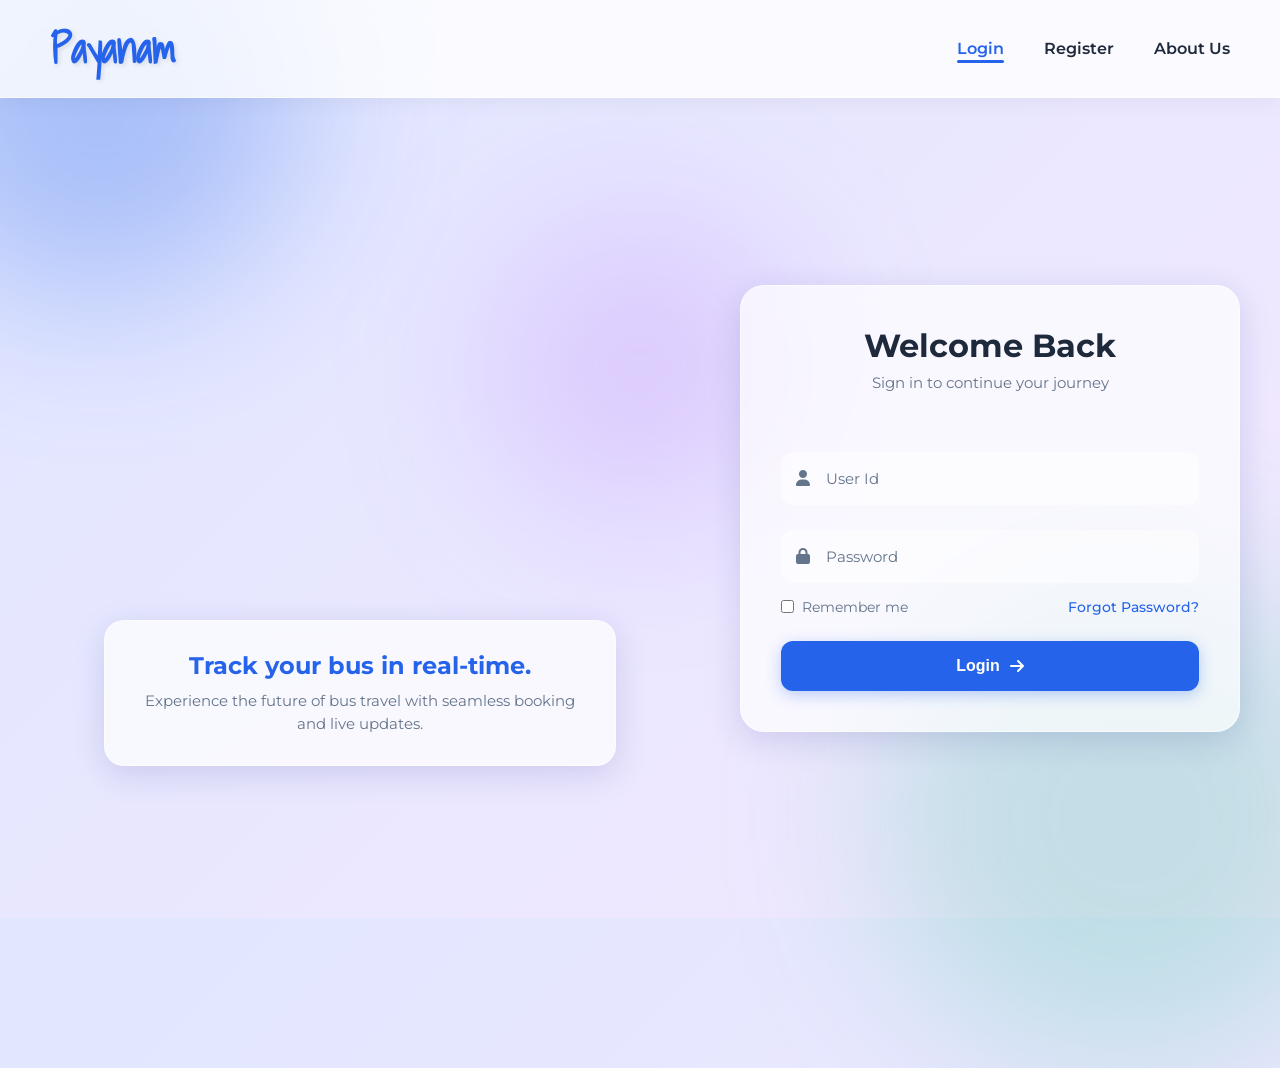
==== main/resources/static/index.html @ 5b34e448 "refactor: restructure project package layout and migrate resources to standard Maven directory struc" ====
<!DOCTYPE html>
<html lang="en">
<head>
    <meta charset="UTF-8">
    <meta name="viewport" content="width=device-width, initial-scale=1.0">
    <link rel="stylesheet" href="src/css/style.css">
    <link rel="icon" type="image/x-icon" href="/src/images/icon.png">
    <!-- Fonts and Icons -->
    <link href="https://fonts.googleapis.com/css2?family=Montserrat:ital,wght@0,300..800;1,300..800&family=Shadows+Into+Light&display=swap" rel="stylesheet">
    <link rel="stylesheet" href="https://cdnjs.cloudflare.com/ajax/libs/font-awesome/6.4.0/css/all.min.css">
    <title>Payanam</title>
    <script>
        fetch('/api/auth/me')
            .then(r => {
                if (r.ok) { return r.json(); }
            })
            .then(user => {
                if (user) {
                    if (user.role === 'ADMIN') window.location.href = '/admin.html';
                    else if (user.role === 'TICKETCOLLECTOR') window.location.href = '/collector.html';
                    else if (user.role === 'PASSENGER') window.location.href = '/dashboard.html';
                }
            });
    </script>
</head>
<body>
    <!-- Animated Background Elements -->
    <div class="bg-shape shape-1"></div>
    <div class="bg-shape shape-2"></div>
    <div class="bg-shape shape-3"></div>

    <header class="header">
        <div class="logo">
            <a class="logo-text" href="index.html">Payanam</a>
        </div>
        <nav class="nav-bar">
            <ul>    
                <li><span class="nav-link active" id="login-link">Login</span></li>
                <li><span class="nav-link" id="register-link">Register</span></li>
                <li><span class="nav-link" id="aboutus-link">About Us</span></li>
            </ul>
        </nav>
    </header>

    <main class="main-content">
        <div class="container" id="container">
            <div class="bus-image-wrapper">
                <div class="bus-image"></div>
                <div class="glass-panel">
                    <h2>Track your bus in real-time.</h2>
                    <p>Experience the future of bus travel with seamless booking and live updates.</p>
                </div>
            </div>
            
            <div class="form-wrapper">
                <div class="login-box glass-card">
                    <!-- Login -->
                    <form id="login" class="login-form" action="/login" method="POST">
                        <div class="form-header">
                            <h2 class="action-text">Welcome Back</h2>
                            <p>Sign in to continue your journey</p>
                        </div>
                        
                        <div class="input-group"> 
                            <i class="fas fa-user input-icon"></i>
                            <input type="text" id="userId" name="userId" placeholder=" " required autocomplete="off">
                            <label for="userId">User Id</label>
                        </div>
                        <div class="input-group">
                            <i class="fas fa-lock input-icon"></i>
                            <input type="password" id="login-password" name="password" placeholder=" " required>
                            <label for="login-password">Password</label>
                        </div>
                        
                        <div class="form-options">
                            <label class="remember-me">
                                <input type="checkbox"> <span>Remember me</span>
                            </label>
                            <a href="#" class="forgot-pass">Forgot Password?</a>
                        </div>

                        <button type="submit" class="primary-btn">
                            <span>Login</span>
                            <i class="fas fa-arrow-right"></i>
                        </button>
                    </form>

                    <!-- Register -->
                    <form id="register" class="register-form" action="/register" method="POST">
                        <div class="form-header">
                            <h2 class="action-text">Create Account</h2>
                            <p>Join Payanam today</p>
                        </div>

                        <div class="input-group"> 
                            <i class="fas fa-user input-icon"></i>
                            <input type="text" id="username" name="username" placeholder=" " required autocomplete="off">
                            <label for="username">Username</label>
                        </div>
                        <div class="input-group"> 
                            <i class="fas fa-phone input-icon"></i>
                            <input type="tel" id="phone" name="phone" placeholder=" " required autocomplete="off">
                            <label for="phone">Phone Number</label>
                        </div>
                        <div class="input-group">
                            <i class="fas fa-lock input-icon"></i>
                            <input type="password" id="register-password" name="password" placeholder=" " required>
                            <label for="register-password">Create Password</label>
                        </div>
                        <div class="input-group">
                            <i class="fas fa-check-circle input-icon"></i>
                            <input type="password" id="confirm-password" name="confirm-password" placeholder=" " required>
                            <label for="confirm-password">Confirm Password</label>
                        </div>
                        
                        <button type="submit" class="primary-btn">
                            <span>Register</span>
                            <i class="fas fa-arrow-right"></i>
                        </button>
                    </form>
                </div>
            </div>
        </div>

        <div id="aboutus-section" class="about-us glass-card">
            <div class="about-content">
                <h2>About Us</h2>
                <p><strong>Payanam</strong> is a modern bus ticket booking and real-time tracking application that provides a convenient and efficient way for users to book bus tickets online. Our platform offers a wide range of bus routes, schedules, and ticket options to cater to the diverse needs of our users.</p>
                <p>With a user-friendly interface and secure payment options, Payanam aims to make the bus ticket booking process seamless and hassle-free for everyone. You can track your bus in real-time using our application, avoiding the need to carry exact change. Just show your online ticket to the collector and enjoy a hassle-free travel experience.</p>
                
                <div class="slogan-box">
                    <p class="logo-text">Experience the future of bus travel with Payanam!</p>
                </div>
                
                <div class="contact-info">
                    <h3>Need Help?</h3>
                    <div class="contact-cards">
                        <div class="contact-card">
                            <i class="fas fa-phone-alt"></i>
                            <p>1800-123-4567</p>
                            <span>Toll-Free Support</span>
                        </div>
                        <div class="contact-card">
                            <i class="fas fa-envelope"></i>
                            <p>support@payanam.com</p>
                            <span>24/7 Email Support</span>
                        </div>
                        <div class="contact-card">
                            <i class="fas fa-map-marker-alt"></i>
                            <p>123, Payanam Office</p>
                            <span>Vellore - 632519</span>
                        </div>
                    </div>
                </div>
            </div>
        </div>
    </main>

    <script src="src/js/index.js"></script>
</body>
</html>
---- main/resources/static/src/css/style.css ----
:root {
    --primary-color: #2563eb;
    --primary-hover: #1d4ed8;
    --secondary-color: #10b981;
    --bg-gradient-start: #e0e7ff;
    --bg-gradient-end: #f3e8ff;
    --text-dark: #1e293b;
    --text-light: #64748b;
    --glass-bg: rgba(255, 255, 255, 0.7);
    --glass-border: rgba(255, 255, 255, 0.5);
    --glass-shadow: 0 8px 32px 0 rgba(31, 38, 135, 0.15);
    --transition: all 0.3s ease;
}body {
    font-family: "Montserrat", sans-serif;
    background: linear-gradient(135deg, var(--bg-gradient-start) 0%, var(--bg-gradient-end) 100%);
    min-height: 100vh;
    color: var(--text-dark);
    overflow-x: hidden;
    position: relative;
}

* {
    padding: 0;
    margin: 0;
    box-sizing: border-box;
    outline: none;
    border: none;
}

body {
    font-family: "Montserrat", sans-serif;
    background: linear-gradient(135deg, var(--bg-gradient-start) 0%, var(--bg-gradient-end) 100%);
    min-height: 100vh;
    color: var(--text-dark);
    overflow-x: hidden;
    position: relative;
}

/* Animated Background Shapes */
.bg-shape {
    position: absolute;
    border-radius: 50%;
    filter: blur(80px);
    z-index: -1;
    animation: float 10s infinite ease-in-out alternate;
}

.shape-1 {
    width: 400px;
    height: 400px;
    background: rgba(37, 99, 235, 0.3);
    top: -100px;
    left: -100px;
}

.shape-2 {
    width: 500px;
    height: 500px;
    background: rgba(16, 185, 129, 0.2);
    bottom: -150px;
    right: -100px;
    animation-delay: -5s;
}

.shape-3 {
    width: 300px;
    height: 300px;
    background: rgba(168, 85, 247, 0.2);
    top: 40%;
    left: 50%;
    transform: translate(-50%, -50%);
    animation-duration: 15s;
}

@keyframes float {
    0% { transform: translate(0, 0) scale(1); }
    100% { transform: translate(30px, 50px) scale(1.1); }
}

/* Header & Navigation */
.header {
    display: flex;
    justify-content: space-between;
    align-items: center;
    padding: 15px 50px;
    background: rgba(255, 255, 255, 0.8);
    backdrop-filter: blur(12px);
    position: sticky;
    top: 0;
    z-index: 100;
    border-bottom: 1px solid var(--glass-border);
    box-shadow: 0 4px 20px rgba(0, 0, 0, 0.05);
}

.logo-text {
    font-size: 42px;
    font-weight: 700;
    text-decoration: none;
    color: var(--primary-color);
    font-family: "Shadows Into Light", cursive;
    text-shadow: 2px 2px 4px rgba(0,0,0,0.1);
    transition: var(--transition);
}

.logo-text:hover {
    transform: scale(1.05);
}

.nav-bar ul {
    display: flex;
    gap: 40px;
}

.nav-bar ul li {
    list-style: none;
}

.nav-bar ul li span {
    color: var(--text-dark);
    font-size: 16px;
    font-weight: 600;
    cursor: pointer;
    position: relative;
    padding: 5px 0;
    transition: var(--transition);
}

.nav-bar ul li span:hover,
.nav-bar ul li span.active {
    color: var(--primary-color);
}

.nav-bar ul li span::after {
    content: '';
    position: absolute;
    bottom: 0;
    left: 0;
    width: 0;
    height: 3px;
    background: var(--primary-color);
    border-radius: 2px;
    transition: width 0.3s ease;
}

.nav-bar ul li span:hover::after,
.nav-bar ul li span.active::after {
    width: 100%;
}

/* Main Content Area */
.main-content {
    display: flex;
    justify-content: center;
    align-items: center;
    min-height: calc(100vh - 80px);
    padding: 40px;
}

.container {
    display: flex;
    width: 100%;
    max-width: 1200px;
    gap: 60px;
    align-items: center;
    justify-content: space-between;
}

/* Bus Image Area */
.bus-image-wrapper {
    flex: 1;
    position: relative;
    display: flex;
    flex-direction: column;
    align-items: center;
}

.bus-image {
    width: 100%;
    height: 400px;
    background: url("/src/images/busimage.png") center/contain no-repeat;
    filter: drop-shadow(0 20px 30px rgba(0,0,0,0.15));
    animation: driveIn 1s cubic-bezier(0.2, 0.8, 0.2, 1);
}

@keyframes driveIn {
    0% { transform: translateX(-100px); opacity: 0; }
    100% { transform: translateX(0); opacity: 1; }
}

.glass-panel {
    background: var(--glass-bg);
    backdrop-filter: blur(16px);
    border: 1px solid var(--glass-border);
    border-radius: 20px;
    padding: 30px;
    margin-top: -30px;
    box-shadow: var(--glass-shadow);
    text-align: center;
    max-width: 80%;
    z-index: 2;
    animation: slideUp 0.8s ease forwards 0.3s;
    opacity: 0;
}

.glass-panel h2 {
    font-size: 24px;
    color: var(--primary-color);
    margin-bottom: 10px;
}

.glass-panel p {
    color: var(--text-light);
    font-size: 15px;
    line-height: 1.5;
}

@keyframes slideUp {
    0% { transform: translateY(30px); opacity: 0; }
    100% { transform: translateY(0); opacity: 1; }
}

/* Forms Area */
.form-wrapper {
    flex: 1;
    max-width: 500px;
    width: 100%;
}

.glass-card {
    background: var(--glass-bg);
    backdrop-filter: blur(16px);
    border: 1px solid var(--glass-border);
    border-radius: 24px;
    box-shadow: var(--glass-shadow);
    padding: 40px;
    transition: var(--transition);
}

.form-header {
    text-align: center;
    margin-bottom: 35px;
}

.action-text {
    font-size: 32px;
    font-weight: 700;
    color: var(--text-dark);
    margin-bottom: 8px;
}

.form-header p {
    color: var(--text-light);
    font-size: 15px;
}

.login-form, .register-form {
    display: flex;
    flex-direction: column;
    gap: 25px;
}

.register-form {
    display: none;
}

/* Modern Input Fields */
.input-group {
    position: relative;
    width: 100%;
}

.input-icon {
    position: absolute;
    top: 50%;
    left: 15px;
    transform: translateY(-50%);
    color: var(--text-light);
    transition: var(--transition);
    z-index: 10;
}

.input-group input {
    width: 100%;
    padding: 15px 15px 15px 45px;
    font-size: 16px;
    font-family: inherit;
    color: var(--text-dark);
    background: rgba(255, 255, 255, 0.5);
    border: 2px solid transparent;
    border-radius: 12px;
    transition: var(--transition);
}

.input-group input:focus {
    background: #fff;
    border-color: var(--primary-color);
    box-shadow: 0 0 0 4px rgba(37, 99, 235, 0.1);
}

.input-group input:focus + label,
.input-group input:not(:placeholder-shown) + label {
    top: -10px;
    left: 10px;
    font-size: 12px;
    font-weight: 600;
    color: var(--primary-color);
    background: linear-gradient(180deg, rgba(255,255,255,0) 0%, rgba(255,255,255,1) 50%, rgba(255,255,255,1) 100%);
    padding: 0 5px;
    border-radius: 4px;
}

.input-group input:focus ~ .input-icon {
    color: var(--primary-color);
}

.input-group label {
    position: absolute;
    top: 50%;
    left: 45px;
    transform: translateY(-50%);
    font-size: 15px;
    color: var(--text-light);
    pointer-events: none;
    transition: all 0.2s ease-out;
}

/* Form Utilities */
.form-options {
    display: flex;
    justify-content: space-between;
    align-items: center;
    font-size: 14px;
    margin-top: -10px;
}

.remember-me {
    display: flex;
    align-items: center;
    gap: 8px;
    cursor: pointer;
    color: var(--text-light);
}

.forgot-pass {
    color: var(--primary-color);
    text-decoration: none;
    font-weight: 500;
    transition: var(--transition);
}

.forgot-pass:hover {
    text-decoration: underline;
}

/* Buttons */
.primary-btn {
    display: flex;
    justify-content: center;
    align-items: center;
    gap: 10px;
    width: 100%;
    padding: 16px;
    background: var(--primary-color);
    color: white;
    font-size: 16px;
    font-weight: 600;
    border-radius: 12px;
    cursor: pointer;
    transition: var(--transition);
    box-shadow: 0 4px 15px rgba(37, 99, 235, 0.3);
}

.primary-btn:hover {
    background: var(--primary-hover);
    transform: translateY(-2px);
    box-shadow: 0 6px 20px rgba(37, 99, 235, 0.4);
}

.primary-btn:active {
    transform: translateY(0);
}

/* About Us Section */
#aboutus-section {
    display: none;
    max-width: 900px;
    width: 100%;
    margin: 0 auto;
    animation: fadeIn 0.5s ease;
}

@keyframes fadeIn {
    0% { opacity: 0; transform: translateY(20px); }
    100% { opacity: 1; transform: translateY(0); }
}

.about-content {
    padding: 10px;
}

.about-content h2 {
    font-size: 36px;
    color: var(--primary-color);
    margin-bottom: 25px;
    text-align: center;
}

.about-content p {
    font-size: 16px;
    line-height: 1.8;
    color: var(--text-dark);
    margin-bottom: 20px;
    text-align: justify;
}

.slogan-box {
    margin: 50px 0;
    text-align: center;
}

.slogan-box .logo-text {
    font-size: 40px;
    font-weight: 500;
}

.contact-info {
    margin-top: 40px;
    border-top: 1px solid var(--glass-border);
    padding-top: 30px;
}

.contact-info h3 {
    text-align: center;
    font-size: 24px;
    margin-bottom: 30px;
    color: var(--text-dark);
}

.contact-cards {
    display: grid;
    grid-template-columns: repeat(3, 1fr);
    gap: 20px;
}

.contact-card {
    background: rgba(255, 255, 255, 0.5);
    padding: 25px 15px;
    border-radius: 16px;
    text-align: center;
    transition: var(--transition);
}

.contact-card:hover {
    transform: translateY(-5px);
    background: #fff;
    box-shadow: 0 10px 25px rgba(0,0,0,0.05);
}

.contact-card i {
    font-size: 30px;
    color: var(--primary-color);
    margin-bottom: 15px;
}

.contact-card p {
    font-weight: 600;
    font-size: 16px;
    margin-bottom: 5px;
    text-align: center;
}

.contact-card span {
    font-size: 13px;
    color: var(--text-light);
}

/* Responsive Design */
@media screen and (max-width: 1024px) {
    .container {
        flex-direction: column;
        gap: 40px;
    }
    
    .bus-image-wrapper {
        width: 100%;
        max-width: 500px;
    }
    
    .bus-image {
        height: 300px;
    }
}

@media screen and (max-width: 768px) {
    .header {
        padding: 15px 20px;
    }
    
    .logo-text {
        font-size: 32px;
    }
    
    .nav-bar ul {
        gap: 15px;
    }
    
    .nav-bar ul li span {
        font-size: 14px;
    }
    
    .main-content {
        padding: 20px;
    }
    
    .glass-card {
        padding: 30px 20px;
    }
    
    .action-text {
        font-size: 28px;
    }
    
    .contact-cards {
        grid-template-columns: 1fr;
    }
    
    .slogan-box .logo-text {
        font-size: 30px;
    }
}
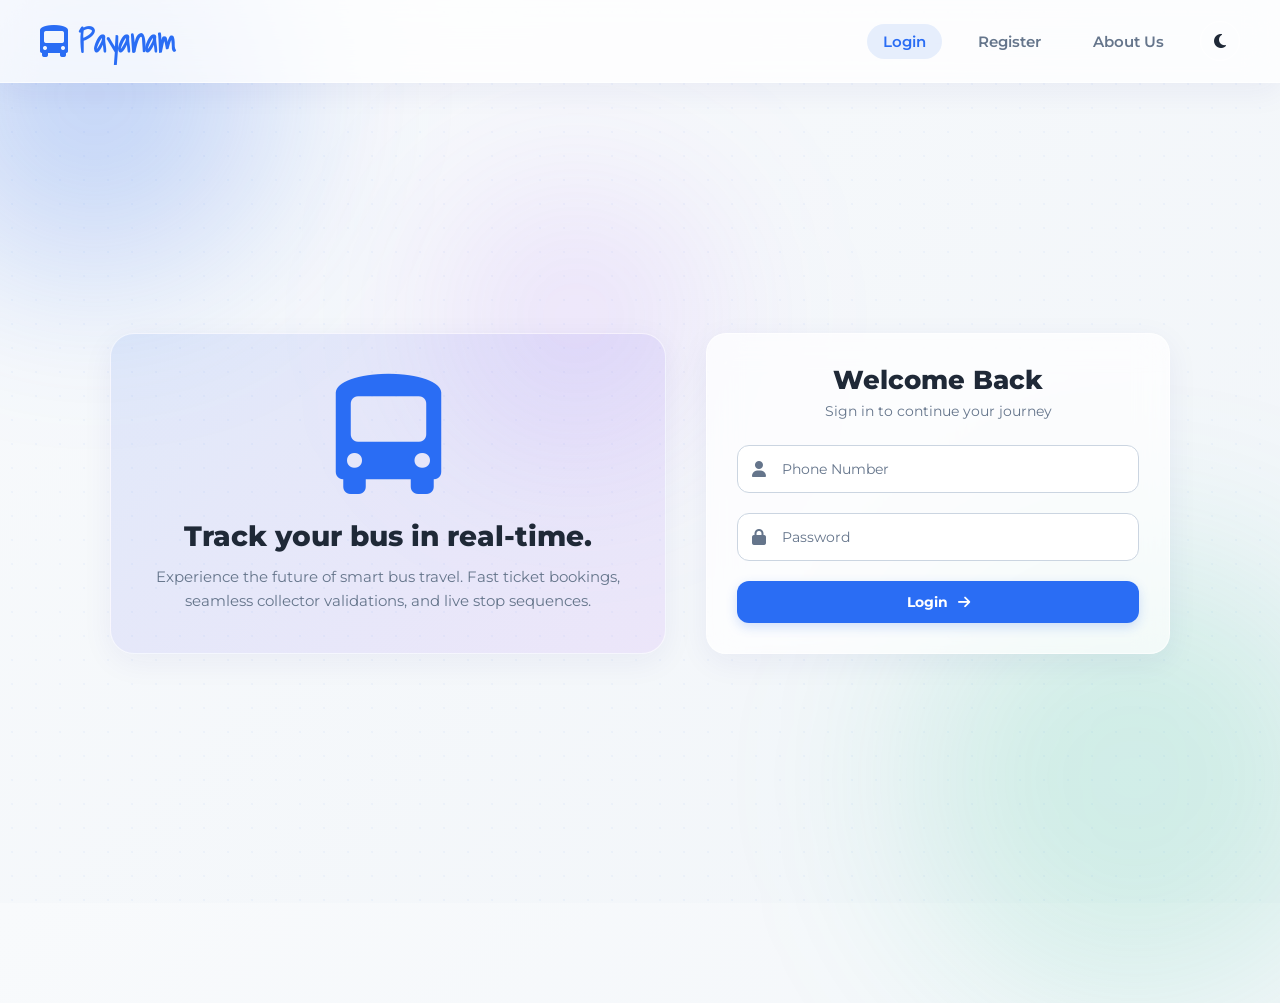
==== commit 18f5b86d: "Final changes for deployment" ====
--- a/main/resources/static/index.html
+++ b/main/resources/static/index.html
@@ -1,43 +1,161 @@
 <!DOCTYPE html>
-<html lang="en">
+<html lang="en" data-theme="light">
 <head>
     <meta charset="UTF-8">
     <meta name="viewport" content="width=device-width, initial-scale=1.0">
     <link rel="stylesheet" href="src/css/style.css">
     <link rel="icon" type="image/x-icon" href="/src/images/icon.png">
+    
     <!-- Fonts and Icons -->
-    <link href="https://fonts.googleapis.com/css2?family=Montserrat:ital,wght@0,300..800;1,300..800&family=Shadows+Into+Light&display=swap" rel="stylesheet">
+    <link href="https://fonts.googleapis.com/css2?family=Montserrat:wght@300;400;600;700;800&family=Shadows+Into+Light&display=swap" rel="stylesheet">
     <link rel="stylesheet" href="https://cdnjs.cloudflare.com/ajax/libs/font-awesome/6.4.0/css/all.min.css">
-    <title>Payanam</title>
+    <title>Payanam - Future of Bus Travel</title>
+    
     <script>
+        // Apply theme immediately to prevent flashing
+        const savedTheme = localStorage.getItem('theme') || 'light';
+        document.documentElement.setAttribute('data-theme', savedTheme);
+        
         fetch('/api/auth/me')
-            .then(r => {
-                if (r.ok) { return r.json(); }
-            })
+            .then(r => { if (r.ok) return r.json(); })
             .then(user => {
                 if (user) {
                     if (user.role === 'ADMIN') window.location.href = '/admin.html';
                     else if (user.role === 'TICKETCOLLECTOR') window.location.href = '/collector.html';
                     else if (user.role === 'PASSENGER') window.location.href = '/dashboard.html';
                 }
-            });
+            }).catch(() => {});
     </script>
+    
+    <style>
+        .main-content {
+            display: flex;
+            align-items: center;
+            justify-content: center;
+            min-height: calc(100vh - 80px);
+            padding: 20px;
+        }
+        .container {
+            display: grid;
+            grid-template-columns: 1.2fr 1fr;
+            gap: 40px;
+            max-width: 1100px;
+            width: 100%;
+            align-items: center;
+        }
+        @media (max-width: 900px) {
+            .container {
+                grid-template-columns: 1fr;
+            }
+            .bus-image-wrapper {
+                display: none;
+            }
+        }
+        .bus-image-wrapper {
+            background: linear-gradient(135deg, rgba(37, 99, 235, 0.1) 0%, rgba(168, 85, 247, 0.1) 100%);
+            border-radius: 24px;
+            padding: 40px;
+            text-align: center;
+            border: 1px solid var(--card-border);
+            box-shadow: var(--glass-shadow);
+        }
+        .bus-vector {
+            font-size: 120px;
+            color: hsl(var(--primary));
+            margin-bottom: 25px;
+            animation: float-bus 4s infinite ease-in-out alternate;
+        }
+        @keyframes float-bus {
+            0% { transform: translateY(0) rotate(0deg); }
+            100% { transform: translateY(-15px) rotate(2deg); }
+        }
+        .bus-image-wrapper h2 {
+            font-size: 28px;
+            font-weight: 800;
+            margin-bottom: 12px;
+            color: hsl(var(--text-primary));
+        }
+        .bus-image-wrapper p {
+            color: hsl(var(--text-secondary));
+            font-size: 15px;
+            line-height: 1.6;
+        }
+        .form-header {
+            margin-bottom: 25px;
+            text-align: center;
+        }
+        .form-header h2 {
+            font-size: 26px;
+            font-weight: 800;
+            color: hsl(var(--text-primary));
+            margin-bottom: 6px;
+        }
+        .form-header p {
+            color: hsl(var(--text-secondary));
+            font-size: 14px;
+        }
+        .about-us-container {
+            max-width: 800px;
+            margin: 0 auto;
+            width: 100%;
+        }
+        .contact-grid {
+            display: grid;
+            grid-template-columns: repeat(3, 1fr);
+            gap: 20px;
+            margin-top: 30px;
+        }
+        @media (max-width: 600px) {
+            .contact-grid {
+                grid-template-columns: 1fr;
+            }
+        }
+        .contact-box {
+            background: var(--white);
+            border: 1px solid var(--card-border);
+            padding: 20px;
+            border-radius: 16px;
+            text-align: center;
+            box-shadow: 0 4px 10px rgba(0,0,0,0.01);
+        }
+        .contact-box i {
+            font-size: 24px;
+            color: hsl(var(--primary));
+            margin-bottom: 12px;
+        }
+        .contact-box p {
+            font-weight: 700;
+            font-size: 14px;
+            margin-bottom: 4px;
+        }
+        .contact-box span {
+            color: hsl(var(--text-secondary));
+            font-size: 12px;
+        }
+    </style>
 </head>
 <body>
-    <!-- Animated Background Elements -->
+    <!-- Animated background layers -->
     <div class="bg-shape shape-1"></div>
     <div class="bg-shape shape-2"></div>
     <div class="bg-shape shape-3"></div>
 
     <header class="header">
         <div class="logo">
-            <a class="logo-text" href="index.html">Payanam</a>
+            <a class="logo-text" href="index.html">
+                <i class="fas fa-bus-alt"></i> Payanam
+            </a>
         </div>
         <nav class="nav-bar">
             <ul>    
                 <li><span class="nav-link active" id="login-link">Login</span></li>
                 <li><span class="nav-link" id="register-link">Register</span></li>
                 <li><span class="nav-link" id="aboutus-link">About Us</span></li>
+                <li>
+                    <button class="theme-btn" id="theme-toggle" title="Toggle Light/Dark Theme">
+                        <i class="fas fa-moon"></i>
+                    </button>
+                </li>
             </ul>
         </nav>
     </header>
@@ -45,117 +163,113 @@
     <main class="main-content">
         <div class="container" id="container">
             <div class="bus-image-wrapper">
-                <div class="bus-image"></div>
-                <div class="glass-panel">
-                    <h2>Track your bus in real-time.</h2>
-                    <p>Experience the future of bus travel with seamless booking and live updates.</p>
-                </div>
+                <i class="fas fa-bus-alt bus-vector"></i>
+                <h2>Track your bus in real-time.</h2>
+                <p>Experience the future of smart bus travel. Fast ticket bookings, seamless collector validations, and live stop sequences.</p>
             </div>
             
-            <div class="form-wrapper">
-                <div class="login-box glass-card">
-                    <!-- Login -->
-                    <form id="login" class="login-form" action="/login" method="POST">
-                        <div class="form-header">
-                            <h2 class="action-text">Welcome Back</h2>
-                            <p>Sign in to continue your journey</p>
-                        </div>
-                        
-                        <div class="input-group"> 
-                            <i class="fas fa-user input-icon"></i>
-                            <input type="text" id="userId" name="userId" placeholder=" " required autocomplete="off">
-                            <label for="userId">User Id</label>
-                        </div>
-                        <div class="input-group">
-                            <i class="fas fa-lock input-icon"></i>
-                            <input type="password" id="login-password" name="password" placeholder=" " required>
-                            <label for="login-password">Password</label>
-                        </div>
-                        
-                        <div class="form-options">
-                            <label class="remember-me">
-                                <input type="checkbox"> <span>Remember me</span>
-                            </label>
-                            <a href="#" class="forgot-pass">Forgot Password?</a>
-                        </div>
-
-                        <button type="submit" class="primary-btn">
-                            <span>Login</span>
-                            <i class="fas fa-arrow-right"></i>
-                        </button>
-                    </form>
-
-                    <!-- Register -->
-                    <form id="register" class="register-form" action="/register" method="POST">
-                        <div class="form-header">
-                            <h2 class="action-text">Create Account</h2>
-                            <p>Join Payanam today</p>
-                        </div>
-
-                        <div class="input-group"> 
-                            <i class="fas fa-user input-icon"></i>
-                            <input type="text" id="username" name="username" placeholder=" " required autocomplete="off">
-                            <label for="username">Username</label>
-                        </div>
-                        <div class="input-group"> 
-                            <i class="fas fa-phone input-icon"></i>
-                            <input type="tel" id="phone" name="phone" placeholder=" " required autocomplete="off">
-                            <label for="phone">Phone Number</label>
-                        </div>
-                        <div class="input-group">
-                            <i class="fas fa-lock input-icon"></i>
-                            <input type="password" id="register-password" name="password" placeholder=" " required>
-                            <label for="register-password">Create Password</label>
-                        </div>
-                        <div class="input-group">
-                            <i class="fas fa-check-circle input-icon"></i>
-                            <input type="password" id="confirm-password" name="confirm-password" placeholder=" " required>
-                            <label for="confirm-password">Confirm Password</label>
-                        </div>
-                        
-                        <button type="submit" class="primary-btn">
-                            <span>Register</span>
-                            <i class="fas fa-arrow-right"></i>
-                        </button>
-                    </form>
-                </div>
+            <div class="glass-card" style="margin-bottom: 0;">
+                <!-- Login Form -->
+                <form id="login" class="login-form">
+                    <div class="form-header">
+                        <h2>Welcome Back</h2>
+                        <p>Sign in to continue your journey</p>
+                    </div>
+                    
+                    <div class="input-group"> 
+                        <i class="fas fa-user input-icon"></i>
+                        <input type="text" id="userId" name="userId" placeholder=" " required autocomplete="off">
+                        <label for="userId">Phone Number</label>
+                    </div>
+                    <div class="input-group">
+                        <i class="fas fa-lock input-icon"></i>
+                        <input type="password" id="login-password" name="password" placeholder=" " required>
+                        <label for="login-password">Password</label>
+                    </div>
+
+                    <button type="submit" class="primary-btn">
+                        <span>Login</span>
+                        <i class="fas fa-arrow-right"></i>
+                    </button>
+                </form>
+
+                <!-- Register Form -->
+                <form id="register" class="register-form" style="display: none;">
+                    <div class="form-header">
+                        <h2>Create Account</h2>
+                        <p>Join Payanam today</p>
+                    </div>
+
+                    <div class="input-group"> 
+                        <i class="fas fa-user input-icon"></i>
+                        <input type="text" id="username" name="username" placeholder=" " required autocomplete="off">
+                        <label for="username">Username</label>
+                    </div>
+                    <div class="input-group"> 
+                        <i class="fas fa-phone input-icon"></i>
+                        <input type="tel" id="phone" name="phone" placeholder=" " required autocomplete="off">
+                        <label for="phone">Phone Number</label>
+                    </div>
+                    <div class="input-group">
+                        <i class="fas fa-lock input-icon"></i>
+                        <input type="password" id="register-password" name="password" placeholder=" " required>
+                        <label for="register-password">Create Password</label>
+                    </div>
+                    <div class="input-group">
+                        <i class="fas fa-check-circle input-icon"></i>
+                        <input type="password" id="confirm-password" placeholder=" " required>
+                        <label for="confirm-password">Confirm Password</label>
+                    </div>
+                    
+                    <button type="submit" class="primary-btn">
+                        <span>Register</span>
+                        <i class="fas fa-arrow-right"></i>
+                    </button>
+                </form>
             </div>
         </div>
 
-        <div id="aboutus-section" class="about-us glass-card">
-            <div class="about-content">
-                <h2>About Us</h2>
-                <p><strong>Payanam</strong> is a modern bus ticket booking and real-time tracking application that provides a convenient and efficient way for users to book bus tickets online. Our platform offers a wide range of bus routes, schedules, and ticket options to cater to the diverse needs of our users.</p>
-                <p>With a user-friendly interface and secure payment options, Payanam aims to make the bus ticket booking process seamless and hassle-free for everyone. You can track your bus in real-time using our application, avoiding the need to carry exact change. Just show your online ticket to the collector and enjoy a hassle-free travel experience.</p>
-                
-                <div class="slogan-box">
-                    <p class="logo-text">Experience the future of bus travel with Payanam!</p>
+        <!-- About Us section -->
+        <div id="aboutus-section" class="about-us-container" style="display: none;">
+            <div class="glass-card" style="margin-bottom: 0;">
+                <div class="form-header" style="text-align: left; border-bottom: 1px solid var(--border-divider); padding-bottom: 15px;">
+                    <h2>About Payanam</h2>
+                    <p>Building the next generation of public transport tracking systems</p>
+                </div>
+                <div style="font-size: 15px; line-height: 1.7; margin-top: 15px; display: flex; flex-direction: column; gap: 15px;">
+                    <p><strong>Payanam</strong> is a smart bus tracking and ticket booking platform designed to simplify public transit. We merge secure digital ticket purchases with immediate collector scans and real-time route progress.</p>
+                    <p>No more carrying exact change, losing paper tickets, or waiting at stops indefinitely. Simply purchase your digital pass online, view the active sequence updates from the collector, and show your confirmation ticket.</p>
                 </div>
                 
-                <div class="contact-info">
-                    <h3>Need Help?</h3>
-                    <div class="contact-cards">
-                        <div class="contact-card">
-                            <i class="fas fa-phone-alt"></i>
-                            <p>1800-123-4567</p>
-                            <span>Toll-Free Support</span>
-                        </div>
-                        <div class="contact-card">
-                            <i class="fas fa-envelope"></i>
-                            <p>support@payanam.com</p>
-                            <span>24/7 Email Support</span>
-                        </div>
-                        <div class="contact-card">
-                            <i class="fas fa-map-marker-alt"></i>
-                            <p>123, Payanam Office</p>
-                            <span>Vellore - 632519</span>
-                        </div>
+                <div class="contact-grid">
+                    <div class="contact-box">
+                        <i class="fas fa-phone-alt"></i>
+                        <p>1800-123-4567</p>
+                        <span>Toll-Free Support</span>
+                    </div>
+                    <div class="contact-box">
+                        <i class="fas fa-envelope"></i>
+                        <p>support@payanam.com</p>
+                        <span>24/7 Email Support</span>
+                    </div>
+                    <div class="contact-box">
+                        <i class="fas fa-map-marker-alt"></i>
+                        <p>Vellore, IN</p>
+                        <span>Headquarters</span>
                     </div>
                 </div>
             </div>
         </div>
     </main>
 
+    <!-- Global Loading Overlay -->
+    <div class="loader-overlay" id="loading-overlay">
+        <div class="spinner"></div>
+    </div>
+
+    <!-- Toast Notifications Container -->
+    <div class="toast-container" id="toast-container"></div>
+
     <script src="src/js/index.js"></script>
 </body>
 </html>
--- a/main/resources/static/src/css/style.css
+++ b/main/resources/static/src/css/style.css
@@ -1,530 +1,687 @@
+/* Global HSL Design System & Theme Custom Properties */
 :root {
-    --primary-color: #2563eb;
-    --primary-hover: #1d4ed8;
-    --secondary-color: #10b981;
-    --bg-gradient-start: #e0e7ff;
-    --bg-gradient-end: #f3e8ff;
-    --text-dark: #1e293b;
-    --text-light: #64748b;
-    --glass-bg: rgba(255, 255, 255, 0.7);
-    --glass-border: rgba(255, 255, 255, 0.5);
-    --glass-shadow: 0 8px 32px 0 rgba(31, 38, 135, 0.15);
-    --transition: all 0.3s ease;
-}body {
+    --primary: 220 90% 56%;       /* #2563eb */
+    --primary-hover: 224 85% 48%; /* #1d4ed8 */
+    --secondary: 160 84% 39%;     /* #10b981 */
+    --danger: 0 84% 60%;          /* #ef4444 */
+    --warning: 38 92% 50%;        /* #f59e0b */
+    --neutral-50: 210 40% 98%;
+    --neutral-100: 210 40% 96.1%;
+    --neutral-200: 210 40% 90%;
+    --neutral-800: 215 28% 17%;
+    --neutral-900: 222 47% 11%;
+    
+    /* Light Mode Tokens */
+    --bg-start: #f8fafc;
+    --bg-end: #f1f5f9;
+    --bg-grid: rgba(37, 99, 235, 0.05);
+    --text-primary: var(--neutral-800);
+    --text-secondary: 215 16% 47%;
+    --card-bg: rgba(255, 255, 255, 0.7);
+    --card-border: rgba(255, 255, 255, 0.6);
+    --glass-shadow: 0 8px 32px 0 rgba(31, 38, 135, 0.06);
+    --nav-bg: rgba(255, 255, 255, 0.75);
+    --border-divider: #cbd5e1;
+    --white: #ffffff;
+    --skeleton: #e2e8f0;
+}
+
+[data-theme="dark"] {
+    /* Dark Mode Tokens */
+    --bg-start: #0f172a;
+    --bg-end: #020617;
+    --bg-grid: rgba(96, 165, 250, 0.05);
+    --text-primary: 210 40% 98%;
+    --text-secondary: 215 20% 65%;
+    --card-bg: rgba(15, 23, 42, 0.65);
+    --card-border: rgba(255, 255, 255, 0.08);
+    --glass-shadow: 0 8px 32px 0 rgba(0, 0, 0, 0.35);
+    --nav-bg: rgba(15, 23, 42, 0.8);
+    --border-divider: rgba(255, 255, 255, 0.1);
+    --white: #1e293b;
+    --skeleton: #334155;
+}
+
+/* Base Styles & Resets */
+* {
+    margin: 0;
+    padding: 0;
+    box-sizing: border-box;
+    transition: background-color 0.3s ease, border-color 0.3s ease, color 0.3s ease;
+}
+
+body {
     font-family: "Montserrat", sans-serif;
-    background: linear-gradient(135deg, var(--bg-gradient-start) 0%, var(--bg-gradient-end) 100%);
+    background: linear-gradient(135deg, var(--bg-start) 0%, var(--bg-end) 100%);
     min-height: 100vh;
-    color: var(--text-dark);
+    color: hsl(var(--text-primary));
     overflow-x: hidden;
     position: relative;
 }
 
-* {
-    padding: 0;
-    margin: 0;
-    box-sizing: border-box;
-    outline: none;
-    border: none;
-}
-
-body {
-    font-family: "Montserrat", sans-serif;
-    background: linear-gradient(135deg, var(--bg-gradient-start) 0%, var(--bg-gradient-end) 100%);
-    min-height: 100vh;
-    color: var(--text-dark);
-    overflow-x: hidden;
-    position: relative;
-}
-
-/* Animated Background Shapes */
+/* Grid Overlay Background Details */
+body::before {
+    content: '';
+    position: absolute;
+    top: 0; left: 0; width: 100%; height: 100%;
+    background-image: radial-gradient(var(--bg-grid) 1px, transparent 1px);
+    background-size: 24px 24px;
+    z-index: -2;
+    opacity: 0.8;
+}
+
+/* Floating Blurred Background Shapes */
 .bg-shape {
     position: absolute;
     border-radius: 50%;
-    filter: blur(80px);
+    filter: blur(90px);
     z-index: -1;
-    animation: float 10s infinite ease-in-out alternate;
+    animation: float 12s infinite ease-in-out alternate;
+    pointer-events: none;
 }
 
 .shape-1 {
-    width: 400px;
-    height: 400px;
-    background: rgba(37, 99, 235, 0.3);
-    top: -100px;
-    left: -100px;
+    width: 350px;
+    height: 350px;
+    background: rgba(37, 99, 235, 0.25);
+    top: -80px;
+    left: -80px;
 }
 
 .shape-2 {
-    width: 500px;
-    height: 500px;
-    background: rgba(16, 185, 129, 0.2);
-    bottom: -150px;
-    right: -100px;
-    animation-delay: -5s;
+    width: 450px;
+    height: 450px;
+    background: rgba(16, 185, 129, 0.15);
+    bottom: -100px;
+    right: -80px;
+    animation-delay: -6s;
 }
 
 .shape-3 {
-    width: 300px;
-    height: 300px;
-    background: rgba(168, 85, 247, 0.2);
-    top: 40%;
-    left: 50%;
+    width: 250px;
+    height: 250px;
+    background: rgba(168, 85, 247, 0.15);
+    top: 35%;
+    left: 45%;
     transform: translate(-50%, -50%);
-    animation-duration: 15s;
+    animation-duration: 16s;
 }
 
 @keyframes float {
     0% { transform: translate(0, 0) scale(1); }
-    100% { transform: translate(30px, 50px) scale(1.1); }
-}
-
-/* Header & Navigation */
+    100% { transform: translate(40px, 60px) scale(1.15); }
+}
+
+/* Shared Header Navigation */
 .header {
     display: flex;
     justify-content: space-between;
     align-items: center;
-    padding: 15px 50px;
-    background: rgba(255, 255, 255, 0.8);
-    backdrop-filter: blur(12px);
+    padding: 15px 40px;
+    background: var(--nav-bg);
+    backdrop-filter: blur(16px);
+    -webkit-backdrop-filter: blur(16px);
     position: sticky;
     top: 0;
-    z-index: 100;
-    border-bottom: 1px solid var(--glass-border);
-    box-shadow: 0 4px 20px rgba(0, 0, 0, 0.05);
+    z-index: 99;
+    border-bottom: 1px solid var(--card-border);
+    box-shadow: var(--glass-shadow);
 }
 
 .logo-text {
-    font-size: 42px;
-    font-weight: 700;
+    font-size: 32px;
+    font-weight: 800;
     text-decoration: none;
-    color: var(--primary-color);
+    color: hsl(var(--primary));
     font-family: "Shadows Into Light", cursive;
-    text-shadow: 2px 2px 4px rgba(0,0,0,0.1);
-    transition: var(--transition);
-}
-
-.logo-text:hover {
-    transform: scale(1.05);
+    display: flex;
+    align-items: center;
+    gap: 10px;
 }
 
 .nav-bar ul {
-    display: flex;
-    gap: 40px;
-}
-
-.nav-bar ul li {
     list-style: none;
-}
-
-.nav-bar ul li span {
-    color: var(--text-dark);
+    display: flex;
+    gap: 20px;
+    align-items: center;
+}
+
+.nav-link {
+    cursor: pointer;
+    font-weight: 600;
+    font-size: 15px;
+    color: hsl(var(--text-secondary));
+    padding: 8px 16px;
+    border-radius: 20px;
+    transition: all 0.25s ease;
+}
+
+.nav-link:hover, .nav-link.active {
+    color: hsl(var(--primary));
+    background: rgba(37, 99, 235, 0.1);
+}
+
+/* Sleek Theme Switcher Button */
+.theme-btn {
+    background: transparent;
+    border: 1px solid var(--card-border);
+    color: hsl(var(--text-primary));
+    width: 40px;
+    height: 40px;
+    border-radius: 50%;
+    cursor: pointer;
+    display: flex;
+    align-items: center;
+    justify-content: center;
     font-size: 16px;
+    transition: all 0.25s ease;
+}
+
+.theme-btn:hover {
+    background: rgba(37, 99, 235, 0.1);
+    border-color: hsl(var(--primary));
+    color: hsl(var(--primary));
+    transform: rotate(20deg);
+}
+
+/* Global Grid Container System */
+.container {
+    max-width: 1200px;
+    margin: 40px auto;
+    padding: 0 20px;
+}
+
+/* Glassmorphism Cards & Panels */
+.glass-card {
+    background: var(--card-bg);
+    border: 1px solid var(--card-border);
+    backdrop-filter: blur(16px);
+    -webkit-backdrop-filter: blur(16px);
+    border-radius: 20px;
+    box-shadow: var(--glass-shadow);
+    padding: 30px;
+    margin-bottom: 30px;
+}
+
+/* Core Dashboard Layout Matrices */
+.dashboard-grid {
+    display: grid;
+    grid-template-columns: 280px 1fr;
+    gap: 30px;
+}
+
+@media (max-width: 992px) {
+    .dashboard-grid {
+        grid-template-columns: 1fr;
+    }
+}
+
+.content-grid {
+    display: grid;
+    grid-template-columns: 1fr 1fr;
+    gap: 25px;
+}
+
+@media (max-width: 768px) {
+    .content-grid {
+        grid-template-columns: 1fr;
+    }
+}
+
+/* Stats Widgets Cards */
+.metrics-row {
+    display: grid;
+    grid-template-columns: repeat(auto-fit, minmax(220px, 1fr));
+    gap: 20px;
+    margin-bottom: 30px;
+}
+
+.metric-card {
+    background: var(--white);
+    border: 1px solid var(--card-border);
+    border-radius: 16px;
+    padding: 20px 24px;
+    box-shadow: 0 4px 12px rgba(0,0,0,0.02);
+    display: flex;
+    align-items: center;
+    gap: 20px;
+    position: relative;
+    overflow: hidden;
+}
+
+.metric-card::after {
+    content: '';
+    position: absolute;
+    top: 0; left: 0; width: 4px; height: 100%;
+    background: hsl(var(--primary));
+}
+
+.metric-card.success::after { background: hsl(var(--secondary)); }
+.metric-card.danger::after { background: hsl(var(--danger)); }
+.metric-card.warning::after { background: hsl(var(--warning)); }
+
+.metric-icon {
+    width: 50px;
+    height: 50px;
+    border-radius: 12px;
+    display: flex;
+    align-items: center;
+    justify-content: center;
+    font-size: 20px;
+    color: hsl(var(--primary));
+    background: rgba(37, 99, 235, 0.1);
+}
+
+.metric-card.success .metric-icon { color: hsl(var(--secondary)); background: rgba(16, 185, 129, 0.1); }
+.metric-card.danger .metric-icon { color: hsl(var(--danger)); background: rgba(239, 68, 68, 0.1); }
+.metric-card.warning .metric-icon { color: hsl(var(--warning)); background: rgba(245, 158, 11, 0.1); }
+
+.metric-info h4 {
+    font-size: 13px;
+    color: hsl(var(--text-secondary));
+    text-transform: uppercase;
+    letter-spacing: 0.5px;
+    margin-bottom: 5px;
+}
+
+.metric-info p {
+    font-size: 24px;
+    font-weight: 800;
+    color: hsl(var(--text-primary));
+}
+
+/* Sidebar Navigation Pane */
+.sidebar {
+    display: flex;
+    flex-direction: column;
+    gap: 10px;
+}
+
+.sidebar-profile {
+    text-align: center;
+    padding-bottom: 20px;
+    margin-bottom: 20px;
+    border-bottom: 1px solid var(--border-divider);
+}
+
+.profile-avatar {
+    width: 80px;
+    height: 80px;
+    border-radius: 50%;
+    background: linear-gradient(135deg, hsl(var(--primary)) 0%, hsl(var(--warning)) 100%);
+    color: white;
+    display: flex;
+    align-items: center;
+    justify-content: center;
+    font-size: 32px;
+    font-weight: bold;
+    margin: 0 auto 12px auto;
+    border: 3px solid var(--white);
+    box-shadow: var(--glass-shadow);
+}
+
+.sidebar-menu-btn {
+    display: flex;
+    align-items: center;
+    gap: 15px;
+    padding: 12px 20px;
+    border-radius: 12px;
+    background: transparent;
+    color: hsl(var(--text-secondary));
+    font-size: 15px;
     font-weight: 600;
     cursor: pointer;
-    position: relative;
-    padding: 5px 0;
-    transition: var(--transition);
-}
-
-.nav-bar ul li span:hover,
-.nav-bar ul li span.active {
-    color: var(--primary-color);
-}
-
-.nav-bar ul li span::after {
-    content: '';
-    position: absolute;
-    bottom: 0;
-    left: 0;
-    width: 0;
-    height: 3px;
-    background: var(--primary-color);
-    border-radius: 2px;
-    transition: width 0.3s ease;
-}
-
-.nav-bar ul li span:hover::after,
-.nav-bar ul li span.active::after {
     width: 100%;
-}
-
-/* Main Content Area */
-.main-content {
-    display: flex;
-    justify-content: center;
-    align-items: center;
-    min-height: calc(100vh - 80px);
-    padding: 40px;
-}
-
-.container {
-    display: flex;
-    width: 100%;
-    max-width: 1200px;
-    gap: 60px;
-    align-items: center;
-    justify-content: space-between;
-}
-
-/* Bus Image Area */
-.bus-image-wrapper {
-    flex: 1;
-    position: relative;
-    display: flex;
-    flex-direction: column;
-    align-items: center;
-}
-
-.bus-image {
-    width: 100%;
-    height: 400px;
-    background: url("/src/images/busimage.png") center/contain no-repeat;
-    filter: drop-shadow(0 20px 30px rgba(0,0,0,0.15));
-    animation: driveIn 1s cubic-bezier(0.2, 0.8, 0.2, 1);
-}
-
-@keyframes driveIn {
-    0% { transform: translateX(-100px); opacity: 0; }
-    100% { transform: translateX(0); opacity: 1; }
-}
-
-.glass-panel {
-    background: var(--glass-bg);
-    backdrop-filter: blur(16px);
-    border: 1px solid var(--glass-border);
-    border-radius: 20px;
-    padding: 30px;
-    margin-top: -30px;
-    box-shadow: var(--glass-shadow);
-    text-align: center;
-    max-width: 80%;
-    z-index: 2;
-    animation: slideUp 0.8s ease forwards 0.3s;
-    opacity: 0;
-}
-
-.glass-panel h2 {
-    font-size: 24px;
-    color: var(--primary-color);
-    margin-bottom: 10px;
-}
-
-.glass-panel p {
-    color: var(--text-light);
-    font-size: 15px;
-    line-height: 1.5;
-}
-
-@keyframes slideUp {
-    0% { transform: translateY(30px); opacity: 0; }
-    100% { transform: translateY(0); opacity: 1; }
-}
-
-/* Forms Area */
-.form-wrapper {
-    flex: 1;
-    max-width: 500px;
-    width: 100%;
-}
-
-.glass-card {
-    background: var(--glass-bg);
-    backdrop-filter: blur(16px);
-    border: 1px solid var(--glass-border);
-    border-radius: 24px;
-    box-shadow: var(--glass-shadow);
-    padding: 40px;
-    transition: var(--transition);
-}
-
-.form-header {
-    text-align: center;
-    margin-bottom: 35px;
-}
-
-.action-text {
-    font-size: 32px;
-    font-weight: 700;
-    color: var(--text-dark);
-    margin-bottom: 8px;
-}
-
-.form-header p {
-    color: var(--text-light);
-    font-size: 15px;
-}
-
-.login-form, .register-form {
-    display: flex;
-    flex-direction: column;
-    gap: 25px;
-}
-
-.register-form {
-    display: none;
-}
-
-/* Modern Input Fields */
+    text-align: left;
+    transition: all 0.25s ease;
+    border: none;
+}
+
+.sidebar-menu-btn:hover, .sidebar-menu-btn.active {
+    background: hsl(var(--primary));
+    color: white;
+    box-shadow: 0 4px 12px rgba(37, 99, 235, 0.25);
+}
+
+/* Forms Elements & Custom Floating Input Groups */
 .input-group {
     position: relative;
+    margin-bottom: 20px;
     width: 100%;
 }
 
 .input-icon {
     position: absolute;
+    left: 15px;
     top: 50%;
+    transform: translateY(-50%);
+    color: hsl(var(--text-secondary));
+    pointer-events: none;
+}
+
+.input-group input, .input-group select {
+    width: 100%;
+    padding: 14px 16px 14px 45px;
+    border: 1px solid var(--border-divider);
+    border-radius: 12px;
+    background: var(--white);
+    color: hsl(var(--text-primary));
+    font-family: inherit;
+    font-size: 14px;
+    transition: all 0.25s ease;
+}
+
+.input-group select {
+    appearance: none;
+}
+
+.input-group input:focus, .input-group select:focus {
+    border-color: hsl(var(--primary));
+    box-shadow: 0 0 0 3px rgba(37, 99, 235, 0.15);
+}
+
+.input-group label {
+    position: absolute;
+    left: 45px;
+    top: 50%;
+    transform: translateY(-50%);
+    color: hsl(var(--text-secondary));
+    pointer-events: none;
+    transition: all 0.25s ease;
+    font-size: 14px;
+}
+
+.input-group input:focus ~ label,
+.input-group input:not(:placeholder-shown) ~ label {
+    top: 0;
     left: 15px;
-    transform: translateY(-50%);
-    color: var(--text-light);
-    transition: var(--transition);
-    z-index: 10;
-}
-
-.input-group input {
+    font-size: 11px;
+    background: var(--white);
+    padding: 2px 8px;
+    color: hsl(var(--primary));
+    border-radius: 4px;
+}
+
+/* Sleek Buttons System */
+.primary-btn, .secondary-btn, .danger-btn {
+    display: inline-flex;
+    align-items: center;
+    justify-content: center;
+    gap: 10px;
+    padding: 12px 24px;
+    border-radius: 12px;
+    font-weight: 700;
+    font-size: 14px;
+    font-family: inherit;
+    cursor: pointer;
+    border: none;
     width: 100%;
-    padding: 15px 15px 15px 45px;
-    font-size: 16px;
-    font-family: inherit;
-    color: var(--text-dark);
-    background: rgba(255, 255, 255, 0.5);
-    border: 2px solid transparent;
+    transition: all 0.25s ease;
+}
+
+.primary-btn {
+    background: hsl(var(--primary));
+    color: white;
+    box-shadow: 0 4px 12px rgba(37, 99, 235, 0.2);
+}
+
+.primary-btn:hover {
+    background: hsl(var(--primary-hover));
+    transform: translateY(-2px);
+}
+
+.secondary-btn {
+    background: rgba(37, 99, 235, 0.1);
+    color: hsl(var(--primary));
+}
+
+.secondary-btn:hover {
+    background: rgba(37, 99, 235, 0.18);
+    transform: translateY(-2px);
+}
+
+.danger-btn {
+    background: hsl(var(--danger));
+    color: white;
+    box-shadow: 0 4px 12px rgba(239, 68, 68, 0.2);
+}
+
+.danger-btn:hover {
+    background: #dc2626;
+    transform: translateY(-2px);
+}
+
+/* Beautiful Lists & Tables Styles */
+.custom-table-wrapper {
+    overflow-x: auto;
     border-radius: 12px;
-    transition: var(--transition);
-}
-
-.input-group input:focus {
-    background: #fff;
-    border-color: var(--primary-color);
-    box-shadow: 0 0 0 4px rgba(37, 99, 235, 0.1);
-}
-
-.input-group input:focus + label,
-.input-group input:not(:placeholder-shown) + label {
-    top: -10px;
-    left: 10px;
+    border: 1px solid var(--border-divider);
+    background: var(--white);
+}
+
+.custom-table {
+    width: 100%;
+    border-collapse: collapse;
+    text-align: left;
+    font-size: 14px;
+}
+
+.custom-table th, .custom-table td {
+    padding: 14px 20px;
+}
+
+.custom-table th {
+    background: rgba(37, 99, 235, 0.05);
+    color: hsl(var(--text-secondary));
+    font-weight: 700;
+    text-transform: uppercase;
     font-size: 12px;
-    font-weight: 600;
-    color: var(--primary-color);
-    background: linear-gradient(180deg, rgba(255,255,255,0) 0%, rgba(255,255,255,1) 50%, rgba(255,255,255,1) 100%);
-    padding: 0 5px;
+    letter-spacing: 0.5px;
+    border-bottom: 1px solid var(--border-divider);
+}
+
+.custom-table tr:not(:last-child) {
+    border-bottom: 1px solid var(--border-divider);
+}
+
+.custom-table tbody tr:hover {
+    background: rgba(37, 99, 235, 0.02);
+}
+
+/* Real-Time Status Badge Labels */
+.status-badge {
+    display: inline-flex;
+    align-items: center;
+    padding: 4px 12px;
+    border-radius: 20px;
+    font-size: 11px;
+    font-weight: 700;
+    text-transform: uppercase;
+}
+
+.status-badge.active { background: rgba(16, 185, 129, 0.12); color: hsl(var(--secondary)); }
+.status-badge.pending { background: rgba(245, 158, 11, 0.12); color: hsl(var(--warning)); }
+.status-badge.expired { background: rgba(239, 68, 68, 0.12); color: hsl(var(--danger)); }
+
+/* Real-time Bus Stop Tracking Timeline List */
+.timeline {
+    position: relative;
+    padding-left: 25px;
+    margin-top: 15px;
+}
+
+.timeline::before {
+    content: '';
+    position: absolute;
+    left: 5px;
+    top: 5px;
+    width: 3px;
+    height: calc(100% - 15px);
+    background: var(--border-divider);
+}
+
+.timeline-item {
+    position: relative;
+    padding-bottom: 20px;
+}
+
+.timeline-marker {
+    position: absolute;
+    left: -24px;
+    top: 4px;
+    width: 13px;
+    height: 13px;
+    border-radius: 50%;
+    background: var(--white);
+    border: 3px solid var(--border-divider);
+    z-index: 1;
+    transition: all 0.3s ease;
+}
+
+.timeline-item.passed .timeline-marker {
+    background: hsl(var(--secondary));
+    border-color: hsl(var(--secondary));
+}
+
+.timeline-item.active .timeline-marker {
+    background: hsl(var(--primary));
+    border-color: hsl(var(--primary));
+    box-shadow: 0 0 0 4px rgba(37, 99, 235, 0.25);
+    transform: scale(1.2);
+}
+
+.timeline-item.active::before {
+    content: '';
+    position: absolute;
+    left: -20px;
+    top: 8px;
+    width: 5px;
+    height: 5px;
+    border-radius: 50%;
+    background: white;
+    z-index: 2;
+}
+
+.timeline-content {
+    background: var(--white);
+    border: 1px solid var(--card-border);
+    padding: 12px 18px;
+    border-radius: 12px;
+    display: flex;
+    justify-content: space-between;
+    align-items: center;
+    box-shadow: 0 2px 6px rgba(0,0,0,0.01);
+}
+
+.timeline-item.active .timeline-content {
+    background: rgba(37, 99, 235, 0.05);
+    border-color: rgba(37, 99, 235, 0.2);
+}
+
+/* Skeletons Placeholder Loading screens */
+.skeleton-row {
+    background: var(--skeleton);
+    height: 18px;
     border-radius: 4px;
-}
-
-.input-group input:focus ~ .input-icon {
-    color: var(--primary-color);
-}
-
-.input-group label {
-    position: absolute;
-    top: 50%;
-    left: 45px;
-    transform: translateY(-50%);
-    font-size: 15px;
-    color: var(--text-light);
+    margin-bottom: 12px;
+    animation: pulse 1.5s infinite alternate;
+}
+
+@keyframes pulse {
+    0% { opacity: 0.6; }
+    100% { opacity: 1; }
+}
+
+/* Global Loading screen & Async Loader Overlay */
+.loader-overlay {
+    position: fixed;
+    top: 0; left: 0; width: 100vw; height: 100vh;
+    background: rgba(15, 23, 42, 0.6);
+    backdrop-filter: blur(8px);
+    z-index: 9999;
+    display: flex;
+    align-items: center;
+    justify-content: center;
+    opacity: 0;
     pointer-events: none;
-    transition: all 0.2s ease-out;
-}
-
-/* Form Utilities */
-.form-options {
-    display: flex;
-    justify-content: space-between;
-    align-items: center;
-    font-size: 14px;
-    margin-top: -10px;
-}
-
-.remember-me {
-    display: flex;
-    align-items: center;
-    gap: 8px;
-    cursor: pointer;
-    color: var(--text-light);
-}
-
-.forgot-pass {
-    color: var(--primary-color);
-    text-decoration: none;
-    font-weight: 500;
-    transition: var(--transition);
-}
-
-.forgot-pass:hover {
-    text-decoration: underline;
-}
-
-/* Buttons */
-.primary-btn {
-    display: flex;
-    justify-content: center;
-    align-items: center;
-    gap: 10px;
+    transition: opacity 0.3s ease;
+}
+
+.loader-overlay.active {
+    opacity: 1;
+    pointer-events: auto;
+}
+
+.spinner {
+    width: 60px;
+    height: 60px;
+    border: 5px solid rgba(255, 255, 255, 0.25);
+    border-top: 5px solid hsl(var(--primary));
+    border-radius: 50%;
+    animation: spin 1s infinite linear;
+    box-shadow: var(--glass-shadow);
+}
+
+@keyframes spin {
+    0% { transform: rotate(0deg); }
+    100% { transform: rotate(360deg); }
+}
+
+/* Toast Notification Overlay Layout */
+.toast-container {
+    position: fixed;
+    bottom: 25px;
+    right: 25px;
+    z-index: 10000;
+    display: flex;
+    flex-direction: column;
+    gap: 12px;
+    max-width: 360px;
     width: 100%;
-    padding: 16px;
-    background: var(--primary-color);
-    color: white;
-    font-size: 16px;
-    font-weight: 600;
+}
+
+.toast {
+    background: var(--white);
+    border: 1px solid var(--card-border);
+    box-shadow: 0 10px 30px rgba(0,0,0,0.15);
+    padding: 16px 20px;
     border-radius: 12px;
-    cursor: pointer;
-    transition: var(--transition);
-    box-shadow: 0 4px 15px rgba(37, 99, 235, 0.3);
-}
-
-.primary-btn:hover {
-    background: var(--primary-hover);
-    transform: translateY(-2px);
-    box-shadow: 0 6px 20px rgba(37, 99, 235, 0.4);
-}
-
-.primary-btn:active {
-    transform: translateY(0);
-}
-
-/* About Us Section */
-#aboutus-section {
-    display: none;
-    max-width: 900px;
-    width: 100%;
-    margin: 0 auto;
-    animation: fadeIn 0.5s ease;
-}
-
-@keyframes fadeIn {
-    0% { opacity: 0; transform: translateY(20px); }
-    100% { opacity: 1; transform: translateY(0); }
-}
-
-.about-content {
-    padding: 10px;
-}
-
-.about-content h2 {
-    font-size: 36px;
-    color: var(--primary-color);
-    margin-bottom: 25px;
-    text-align: center;
-}
-
-.about-content p {
-    font-size: 16px;
-    line-height: 1.8;
-    color: var(--text-dark);
-    margin-bottom: 20px;
-    text-align: justify;
-}
-
-.slogan-box {
-    margin: 50px 0;
-    text-align: center;
-}
-
-.slogan-box .logo-text {
-    font-size: 40px;
-    font-weight: 500;
-}
-
-.contact-info {
-    margin-top: 40px;
-    border-top: 1px solid var(--glass-border);
-    padding-top: 30px;
-}
-
-.contact-info h3 {
-    text-align: center;
-    font-size: 24px;
-    margin-bottom: 30px;
-    color: var(--text-dark);
-}
-
-.contact-cards {
-    display: grid;
-    grid-template-columns: repeat(3, 1fr);
-    gap: 20px;
-}
-
-.contact-card {
-    background: rgba(255, 255, 255, 0.5);
-    padding: 25px 15px;
-    border-radius: 16px;
-    text-align: center;
-    transition: var(--transition);
-}
-
-.contact-card:hover {
-    transform: translateY(-5px);
-    background: #fff;
-    box-shadow: 0 10px 25px rgba(0,0,0,0.05);
-}
-
-.contact-card i {
-    font-size: 30px;
-    color: var(--primary-color);
-    margin-bottom: 15px;
-}
-
-.contact-card p {
-    font-weight: 600;
-    font-size: 16px;
-    margin-bottom: 5px;
-    text-align: center;
-}
-
-.contact-card span {
-    font-size: 13px;
-    color: var(--text-light);
-}
-
-/* Responsive Design */
-@media screen and (max-width: 1024px) {
-    .container {
-        flex-direction: column;
-        gap: 40px;
+    display: flex;
+    align-items: center;
+    gap: 15px;
+    transform: translateY(30px);
+    opacity: 0;
+    animation: slideIn 0.35s forwards cubic-bezier(0.175, 0.885, 0.32, 1.275);
+    border-left: 5px solid hsl(var(--primary));
+}
+
+.toast.success { border-left-color: hsl(var(--secondary)); }
+.toast.error { border-left-color: hsl(var(--danger)); }
+.toast.warning { border-left-color: hsl(var(--warning)); }
+
+@keyframes slideIn {
+    to { transform: translateY(0); opacity: 1; }
+}
+
+/* Print Ticket Design Overrides */
+@media print {
+    body * {
+        visibility: hidden;
     }
-    
-    .bus-image-wrapper {
+    .print-ticket-modal, .print-ticket-modal * {
+        visibility: visible;
+    }
+    .print-ticket-modal {
+        position: absolute;
+        left: 0;
+        top: 0;
         width: 100%;
-        max-width: 500px;
+        border: 2px dashed #000 !important;
+        padding: 30px !important;
+        background: white !important;
+        color: black !important;
     }
-    
-    .bus-image {
-        height: 300px;
-    }
-}
-
-@media screen and (max-width: 768px) {
-    .header {
-        padding: 15px 20px;
-    }
-    
-    .logo-text {
-        font-size: 32px;
-    }
-    
-    .nav-bar ul {
-        gap: 15px;
-    }
-    
-    .nav-bar ul li span {
-        font-size: 14px;
-    }
-    
-    .main-content {
-        padding: 20px;
-    }
-    
-    .glass-card {
-        padding: 30px 20px;
-    }
-    
-    .action-text {
-        font-size: 28px;
-    }
-    
-    .contact-cards {
-        grid-template-columns: 1fr;
-    }
-    
-    .slogan-box .logo-text {
-        font-size: 30px;
+    .modal-close-btn, .print-action-btn {
+        display: none !important;
     }
 }
